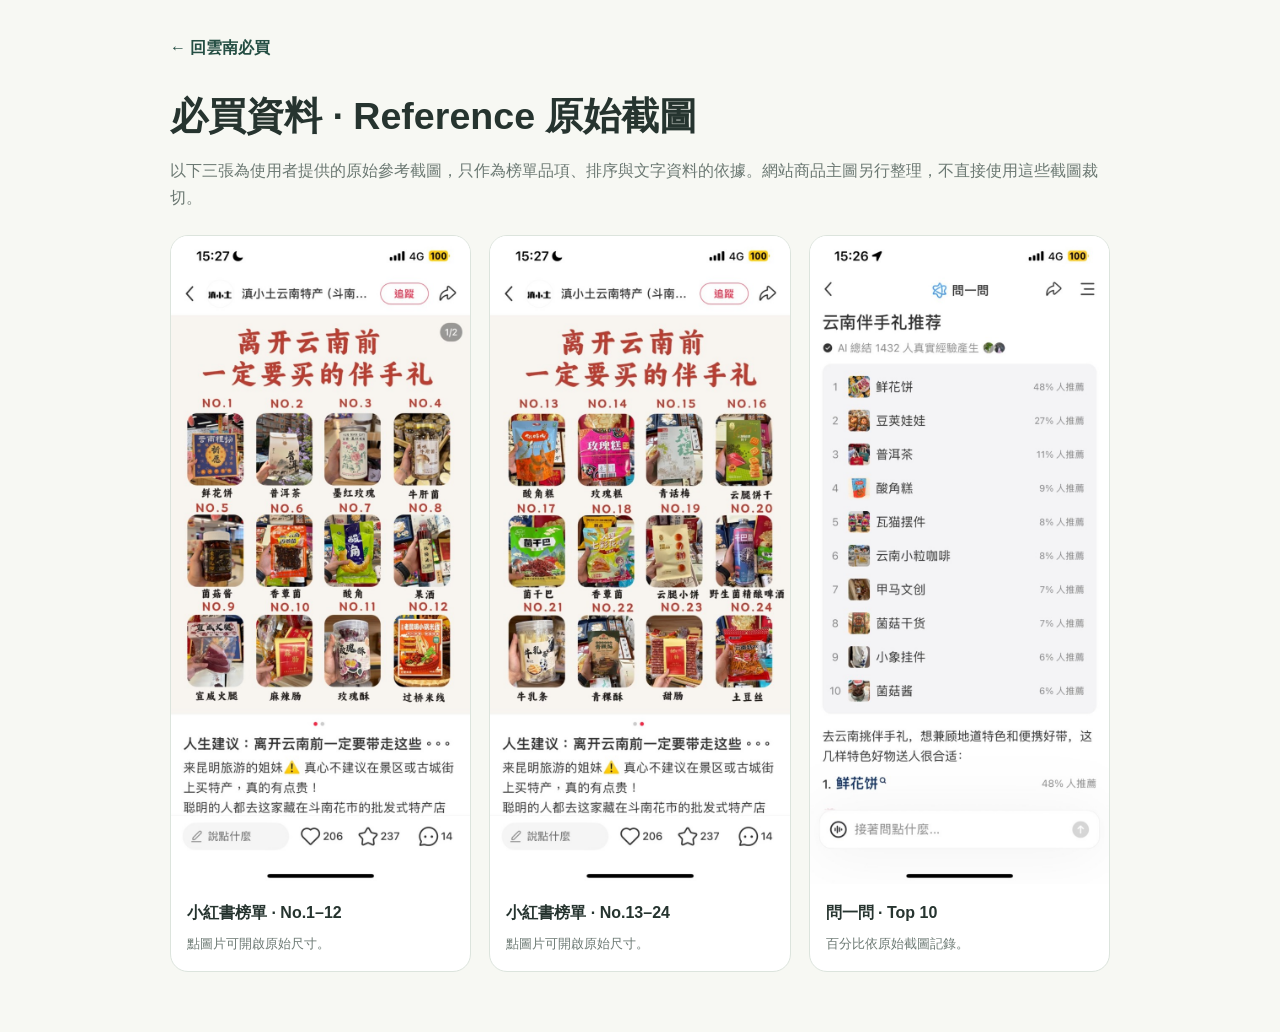
==== docs/sources/reference/index.html @ 09d1e6cc "commit" ====
<!doctype html>
<html lang="zh-Hant">
<head>
  <meta charset="utf-8">
  <meta name="viewport" content="width=device-width,initial-scale=1">
  <title>雲南必買 · Reference 原始截圖</title>
  <style>
    :root{color-scheme:light;--ink:#26342f;--muted:#6c7973;--line:#dce4dd;--bg:#f7f8f3;--green:#244e43}
    *{box-sizing:border-box}body{margin:0;background:var(--bg);color:var(--ink);font-family:"Noto Sans TC","PingFang TC","Microsoft JhengHei",sans-serif;line-height:1.7}
    main{max-width:980px;margin:auto;padding:34px 20px 60px}a{color:var(--green);text-underline-offset:4px}.back{display:inline-block;margin-bottom:24px;text-decoration:none;font-weight:650}
    h1{font-size:clamp(1.65rem,4vw,2.35rem);margin:0 0 8px}p{margin:0 0 24px;color:var(--muted)}
    .grid{display:grid;grid-template-columns:repeat(3,minmax(0,1fr));gap:18px}.card{background:#fff;border:1px solid var(--line);border-radius:18px;overflow:hidden}.card a{display:block}.card img{display:block;width:100%;height:auto}.copy{padding:15px 16px}.copy strong{display:block;margin-bottom:3px}.copy small{color:var(--muted)}
    @media(max-width:720px){.grid{grid-template-columns:1fr}main{padding-top:24px}.card img{max-height:none}}
  </style>
</head>
<body>
  <main>
    <a class="back" href="../../../index.html#shopping">← 回雲南必買</a>
    <h1>必買資料 · Reference 原始截圖</h1>
    <p>以下三張為使用者提供的原始參考截圖，只作為榜單品項、排序與文字資料的依據。網站商品主圖另行整理，不直接使用這些截圖裁切。</p>
    <div class="grid">
      <article class="card"><a href="souvenir-xhs-01.jpg" target="_blank" rel="noopener"><img src="souvenir-xhs-01.jpg" alt="小紅書伴手禮榜單 No.1–12 原始截圖"></a><div class="copy"><strong>小紅書榜單 · No.1–12</strong><small>點圖片可開啟原始尺寸。</small></div></article>
      <article class="card"><a href="souvenir-xhs-02.jpg" target="_blank" rel="noopener"><img src="souvenir-xhs-02.jpg" alt="小紅書伴手禮榜單 No.13–24 原始截圖"></a><div class="copy"><strong>小紅書榜單 · No.13–24</strong><small>點圖片可開啟原始尺寸。</small></div></article>
      <article class="card"><a href="souvenir-ai-top10.jpg" target="_blank" rel="noopener"><img src="souvenir-ai-top10.jpg" alt="問一問 Top 10 原始截圖"></a><div class="copy"><strong>問一問 · Top 10</strong><small>百分比依原始截圖記錄。</small></div></article>
    </div>
  </main>
</body>
</html>
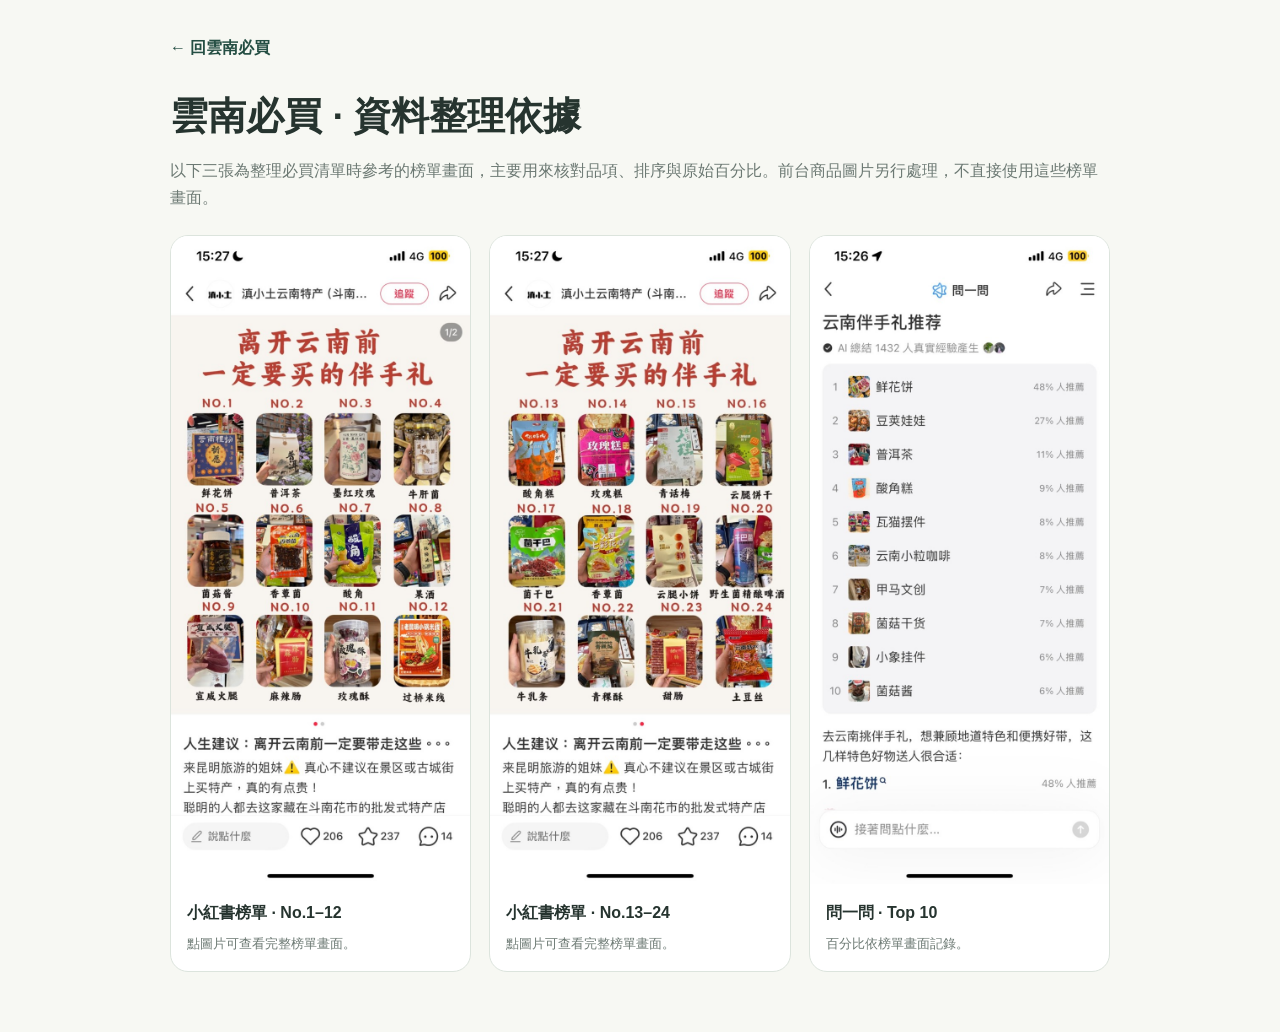
==== commit 0e7153ad: "commit" ====
--- a/docs/sources/reference/index.html
+++ b/docs/sources/reference/index.html
@@ -3,7 +3,7 @@
 <head>
   <meta charset="utf-8">
   <meta name="viewport" content="width=device-width,initial-scale=1">
-  <title>雲南必買 · Reference 原始截圖</title>
+  <title>雲南必買 · 資料整理依據</title>
   <style>
     :root{color-scheme:light;--ink:#26342f;--muted:#6c7973;--line:#dce4dd;--bg:#f7f8f3;--green:#244e43}
     *{box-sizing:border-box}body{margin:0;background:var(--bg);color:var(--ink);font-family:"Noto Sans TC","PingFang TC","Microsoft JhengHei",sans-serif;line-height:1.7}
@@ -16,12 +16,12 @@
 <body>
   <main>
     <a class="back" href="../../../index.html#shopping">← 回雲南必買</a>
-    <h1>必買資料 · Reference 原始截圖</h1>
-    <p>以下三張為使用者提供的原始參考截圖，只作為榜單品項、排序與文字資料的依據。網站商品主圖另行整理，不直接使用這些截圖裁切。</p>
+    <h1>雲南必買 · 資料整理依據</h1>
+    <p>以下三張為整理必買清單時參考的榜單畫面，主要用來核對品項、排序與原始百分比。前台商品圖片另行處理，不直接使用這些榜單畫面。</p>
     <div class="grid">
-      <article class="card"><a href="souvenir-xhs-01.jpg" target="_blank" rel="noopener"><img src="souvenir-xhs-01.jpg" alt="小紅書伴手禮榜單 No.1–12 原始截圖"></a><div class="copy"><strong>小紅書榜單 · No.1–12</strong><small>點圖片可開啟原始尺寸。</small></div></article>
-      <article class="card"><a href="souvenir-xhs-02.jpg" target="_blank" rel="noopener"><img src="souvenir-xhs-02.jpg" alt="小紅書伴手禮榜單 No.13–24 原始截圖"></a><div class="copy"><strong>小紅書榜單 · No.13–24</strong><small>點圖片可開啟原始尺寸。</small></div></article>
-      <article class="card"><a href="souvenir-ai-top10.jpg" target="_blank" rel="noopener"><img src="souvenir-ai-top10.jpg" alt="問一問 Top 10 原始截圖"></a><div class="copy"><strong>問一問 · Top 10</strong><small>百分比依原始截圖記錄。</small></div></article>
+      <article class="card"><a href="souvenir-xhs-01.jpg" target="_blank" rel="noopener"><img src="souvenir-xhs-01.jpg" alt="小紅書伴手禮榜單 No.1–12"></a><div class="copy"><strong>小紅書榜單 · No.1–12</strong><small>點圖片可查看完整榜單畫面。</small></div></article>
+      <article class="card"><a href="souvenir-xhs-02.jpg" target="_blank" rel="noopener"><img src="souvenir-xhs-02.jpg" alt="小紅書伴手禮榜單 No.13–24"></a><div class="copy"><strong>小紅書榜單 · No.13–24</strong><small>點圖片可查看完整榜單畫面。</small></div></article>
+      <article class="card"><a href="souvenir-ai-top10.jpg" target="_blank" rel="noopener"><img src="souvenir-ai-top10.jpg" alt="問一問 Top 10 榜單"></a><div class="copy"><strong>問一問 · Top 10</strong><small>百分比依榜單畫面記錄。</small></div></article>
     </div>
   </main>
 </body>
